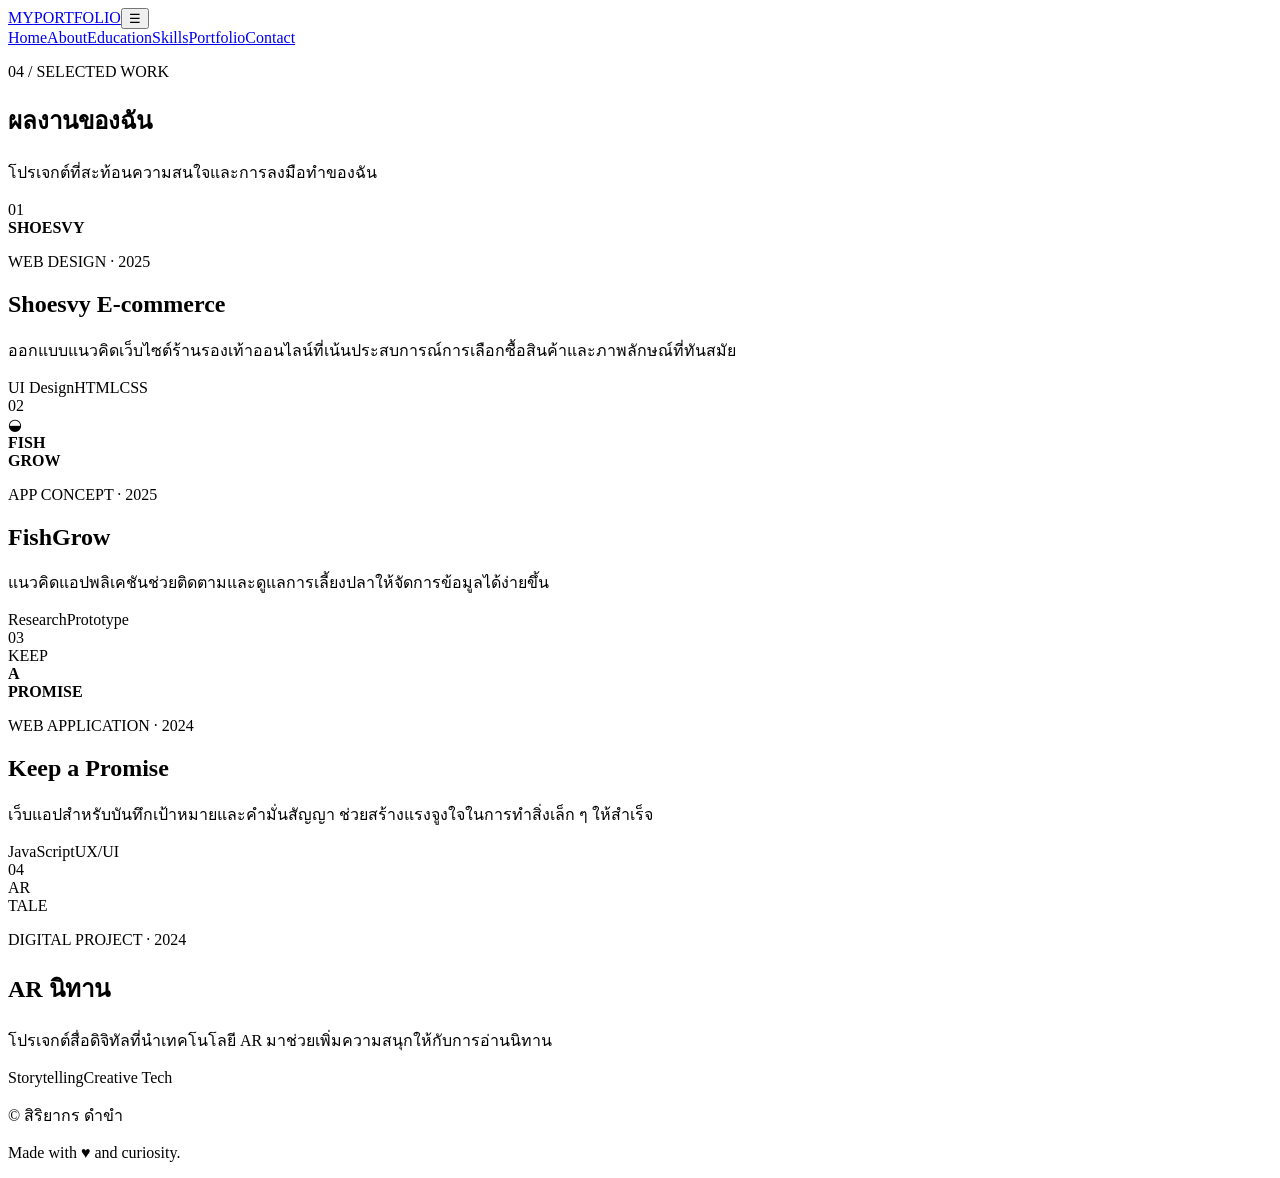
==== portfolio.html @ 48eb5558 "Add files via upload" ====
<!doctype html>
<html lang="th">
<head><meta charset="utf-8"><meta name="viewport" content="width=device-width, initial-scale=1"><meta name="description" content="ผลงานและโปรเจกต์ส่วนตัว"><title>ผลงาน | My Personal Portfolio</title><link rel="stylesheet" href="css/style.css"></head>
<body data-page="portfolio">
  <header class="site-header"><div class="container nav-wrap"><a class="brand" href="index.html">MY<span>PORTFOLIO</span></a><button class="menu-toggle" type="button" aria-expanded="false" aria-controls="site-nav" aria-label="เปิดเมนู">☰</button><nav id="site-nav" class="site-nav" aria-label="เมนูหลัก"><a data-nav="home" href="index.html">Home</a><a data-nav="about" href="about.html">About</a><a data-nav="education" href="education.html">Education</a><a data-nav="skills" href="skills.html">Skills</a><a data-nav="portfolio" href="portfolio.html">Portfolio</a><a data-nav="contact" href="contact.html">Contact</a></nav></div></header>
  <main><section class="page-hero"><div class="container"><p class="eyebrow">04 / SELECTED WORK</p><h1>ผลงาน<span>ของฉัน</span></h1><p class="page-intro">โปรเจกต์ที่สะท้อนความสนใจและการลงมือทำของฉัน</p></div></section>
    <section class="section"><div class="container project-grid">
      <article class="project-card project-featured card-hover reveal"><div class="project-visual visual-pink"><span>01</span><div class="mock-window"><div></div><div></div><div></div><strong>SHOESVY</strong></div></div><div class="project-body"><p class="eyebrow">WEB DESIGN · 2025</p><h2>Shoesvy E-commerce</h2><p>ออกแบบแนวคิดเว็บไซต์ร้านรองเท้าออนไลน์ที่เน้นประสบการณ์การเลือกซื้อสินค้าและภาพลักษณ์ที่ทันสมัย</p><div class="tag-list"><span>UI Design</span><span>HTML</span><span>CSS</span></div></div></article>
      <article class="project-card card-hover reveal reveal-delay"><div class="project-visual visual-dark"><span>02</span><div class="fish-shape">◒</div><strong>FISH<br>GROW</strong></div><div class="project-body"><p class="eyebrow">APP CONCEPT · 2025</p><h2>FishGrow</h2><p>แนวคิดแอปพลิเคชันช่วยติดตามและดูแลการเลี้ยงปลาให้จัดการข้อมูลได้ง่ายขึ้น</p><div class="tag-list"><span>Research</span><span>Prototype</span></div></div></article>
      <article class="project-card card-hover reveal"><div class="project-visual visual-light"><span>03</span><div class="promise-lines">KEEP<br><b>A<br>PROMISE</b></div></div><div class="project-body"><p class="eyebrow">WEB APPLICATION · 2024</p><h2>Keep a Promise</h2><p>เว็บแอปสำหรับบันทึกเป้าหมายและคำมั่นสัญญา ช่วยสร้างแรงจูงใจในการทำสิ่งเล็ก ๆ ให้สำเร็จ</p><div class="tag-list"><span>JavaScript</span><span>UX/UI</span></div></div></article>
      <article class="project-card card-hover reveal reveal-delay"><div class="project-visual visual-outline"><span>04</span><div class="ar-text">AR<br>TALE</div></div><div class="project-body"><p class="eyebrow">DIGITAL PROJECT · 2024</p><h2>AR นิทาน</h2><p>โปรเจกต์สื่อดิจิทัลที่นำเทคโนโลยี AR มาช่วยเพิ่มความสนุกให้กับการอ่านนิทาน</p><div class="tag-list"><span>Storytelling</span><span>Creative Tech</span></div></div></article>
    </div></section>
  </main><footer class="site-footer"><div class="container footer-inner"><p>© <span data-year></span> สิริยากร ดำขำ</p><p>Made with <span class="pink">♥</span> and curiosity.</p></div></footer><script src="js/script.js"></script>
</body></html>
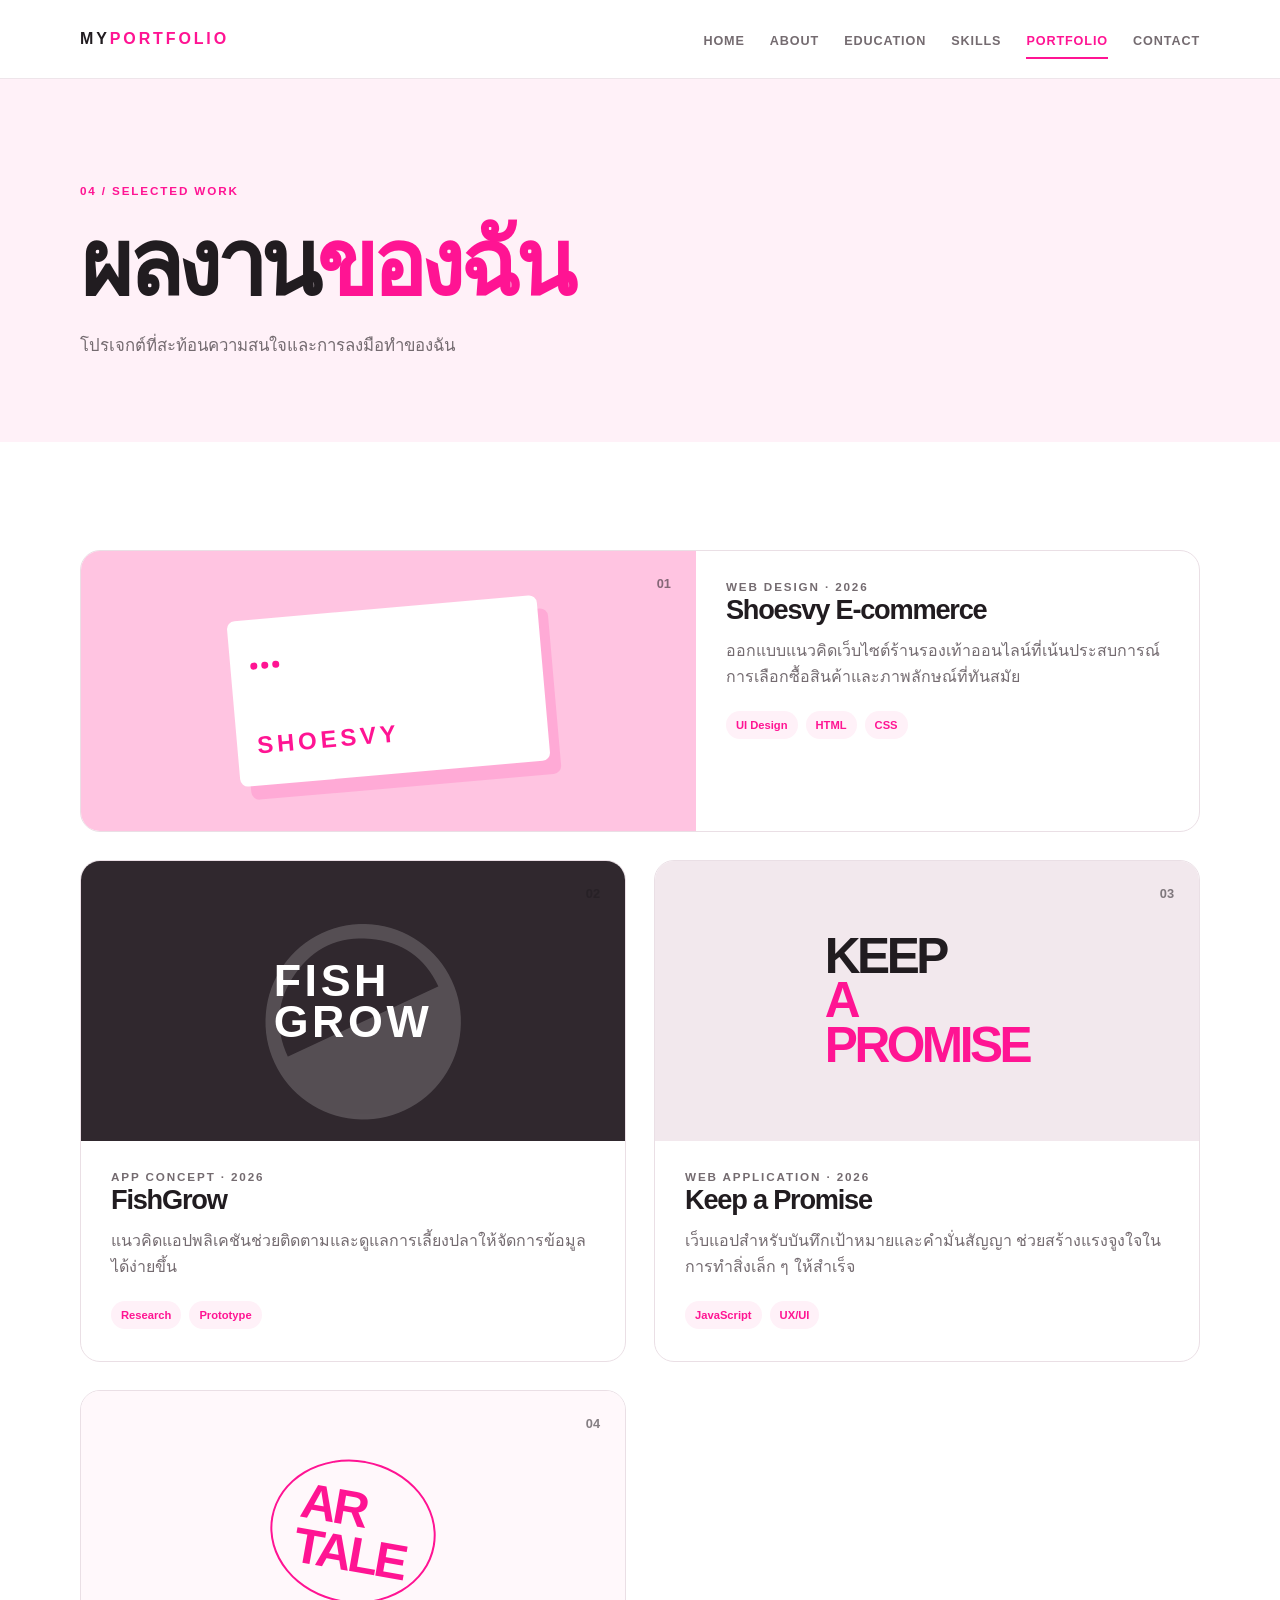
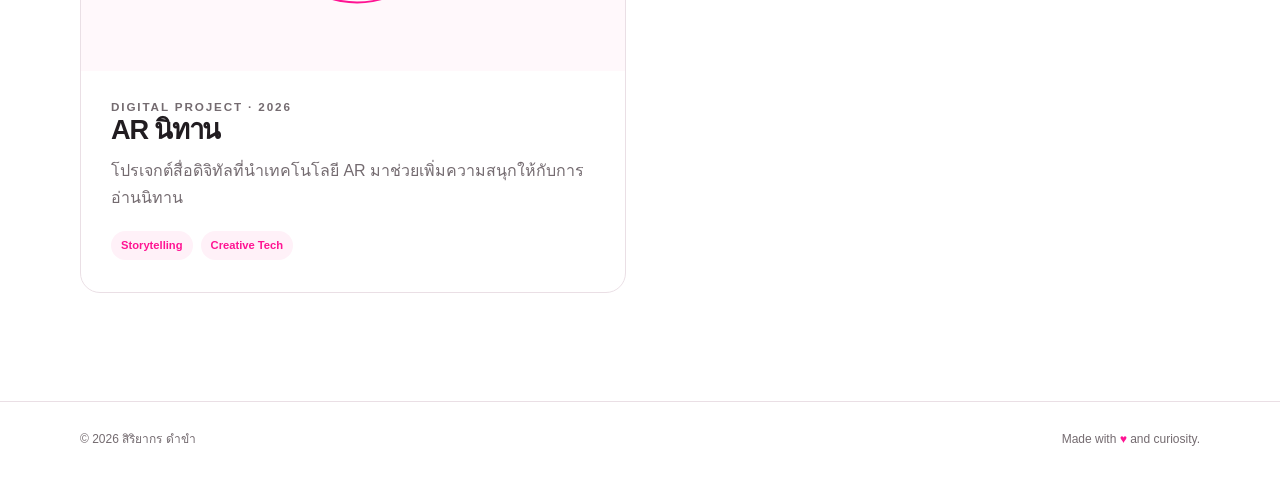
==== commit 08640705: "Update portfolio.html" ====
--- a/portfolio.html
+++ b/portfolio.html
@@ -5,10 +5,10 @@
   <header class="site-header"><div class="container nav-wrap"><a class="brand" href="index.html">MY<span>PORTFOLIO</span></a><button class="menu-toggle" type="button" aria-expanded="false" aria-controls="site-nav" aria-label="เปิดเมนู">☰</button><nav id="site-nav" class="site-nav" aria-label="เมนูหลัก"><a data-nav="home" href="index.html">Home</a><a data-nav="about" href="about.html">About</a><a data-nav="education" href="education.html">Education</a><a data-nav="skills" href="skills.html">Skills</a><a data-nav="portfolio" href="portfolio.html">Portfolio</a><a data-nav="contact" href="contact.html">Contact</a></nav></div></header>
   <main><section class="page-hero"><div class="container"><p class="eyebrow">04 / SELECTED WORK</p><h1>ผลงาน<span>ของฉัน</span></h1><p class="page-intro">โปรเจกต์ที่สะท้อนความสนใจและการลงมือทำของฉัน</p></div></section>
     <section class="section"><div class="container project-grid">
-      <article class="project-card project-featured card-hover reveal"><div class="project-visual visual-pink"><span>01</span><div class="mock-window"><div></div><div></div><div></div><strong>SHOESVY</strong></div></div><div class="project-body"><p class="eyebrow">WEB DESIGN · 2025</p><h2>Shoesvy E-commerce</h2><p>ออกแบบแนวคิดเว็บไซต์ร้านรองเท้าออนไลน์ที่เน้นประสบการณ์การเลือกซื้อสินค้าและภาพลักษณ์ที่ทันสมัย</p><div class="tag-list"><span>UI Design</span><span>HTML</span><span>CSS</span></div></div></article>
-      <article class="project-card card-hover reveal reveal-delay"><div class="project-visual visual-dark"><span>02</span><div class="fish-shape">◒</div><strong>FISH<br>GROW</strong></div><div class="project-body"><p class="eyebrow">APP CONCEPT · 2025</p><h2>FishGrow</h2><p>แนวคิดแอปพลิเคชันช่วยติดตามและดูแลการเลี้ยงปลาให้จัดการข้อมูลได้ง่ายขึ้น</p><div class="tag-list"><span>Research</span><span>Prototype</span></div></div></article>
-      <article class="project-card card-hover reveal"><div class="project-visual visual-light"><span>03</span><div class="promise-lines">KEEP<br><b>A<br>PROMISE</b></div></div><div class="project-body"><p class="eyebrow">WEB APPLICATION · 2024</p><h2>Keep a Promise</h2><p>เว็บแอปสำหรับบันทึกเป้าหมายและคำมั่นสัญญา ช่วยสร้างแรงจูงใจในการทำสิ่งเล็ก ๆ ให้สำเร็จ</p><div class="tag-list"><span>JavaScript</span><span>UX/UI</span></div></div></article>
-      <article class="project-card card-hover reveal reveal-delay"><div class="project-visual visual-outline"><span>04</span><div class="ar-text">AR<br>TALE</div></div><div class="project-body"><p class="eyebrow">DIGITAL PROJECT · 2024</p><h2>AR นิทาน</h2><p>โปรเจกต์สื่อดิจิทัลที่นำเทคโนโลยี AR มาช่วยเพิ่มความสนุกให้กับการอ่านนิทาน</p><div class="tag-list"><span>Storytelling</span><span>Creative Tech</span></div></div></article>
+      <article class="project-card project-featured card-hover reveal"><div class="project-visual visual-pink"><span>01</span><div class="mock-window"><div></div><div></div><div></div><strong>SHOESVY</strong></div></div><div class="project-body"><p class="eyebrow">WEB DESIGN · 2026</p><h2>Shoesvy E-commerce</h2><p>ออกแบบแนวคิดเว็บไซต์ร้านรองเท้าออนไลน์ที่เน้นประสบการณ์การเลือกซื้อสินค้าและภาพลักษณ์ที่ทันสมัย</p><div class="tag-list"><span>UI Design</span><span>HTML</span><span>CSS</span></div></div></article>
+      <article class="project-card card-hover reveal reveal-delay"><div class="project-visual visual-dark"><span>02</span><div class="fish-shape">◒</div><strong>FISH<br>GROW</strong></div><div class="project-body"><p class="eyebrow">APP CONCEPT · 2026</p><h2>FishGrow</h2><p>แนวคิดแอปพลิเคชันช่วยติดตามและดูแลการเลี้ยงปลาให้จัดการข้อมูลได้ง่ายขึ้น</p><div class="tag-list"><span>Research</span><span>Prototype</span></div></div></article>
+      <article class="project-card card-hover reveal"><div class="project-visual visual-light"><span>03</span><div class="promise-lines">KEEP<br><b>A<br>PROMISE</b></div></div><div class="project-body"><p class="eyebrow">WEB APPLICATION · 2026</p><h2>Keep a Promise</h2><p>เว็บแอปสำหรับบันทึกเป้าหมายและคำมั่นสัญญา ช่วยสร้างแรงจูงใจในการทำสิ่งเล็ก ๆ ให้สำเร็จ</p><div class="tag-list"><span>JavaScript</span><span>UX/UI</span></div></div></article>
+      <article class="project-card card-hover reveal reveal-delay"><div class="project-visual visual-outline"><span>04</span><div class="ar-text">AR<br>TALE</div></div><div class="project-body"><p class="eyebrow">DIGITAL PROJECT · 2026</p><h2>AR นิทาน</h2><p>โปรเจกต์สื่อดิจิทัลที่นำเทคโนโลยี AR มาช่วยเพิ่มความสนุกให้กับการอ่านนิทาน</p><div class="tag-list"><span>Storytelling</span><span>Creative Tech</span></div></div></article>
     </div></section>
   </main><footer class="site-footer"><div class="container footer-inner"><p>© <span data-year></span> สิริยากร ดำขำ</p><p>Made with <span class="pink">♥</span> and curiosity.</p></div></footer><script src="js/script.js"></script>
 </body></html>
--- a/css/style.css
+++ b/css/style.css
@@ -0,0 +1,157 @@
+@import url('https://fonts.googleapis.com/css2?family=DM+Sans:wght@400;500;600;700&family=Noto+Sans+Thai:wght@400;500;600;700&display=swap');
+
+:root { --pink:#FF1493; --pink-soft:#fff1f8; --ink:#211c20; --muted:#746b70; --line:#eadfe5; --white:#fff; --shadow:0 18px 45px rgba(60,21,44,.08); --radius:20px; }
+* { box-sizing:border-box; }
+html { scroll-behavior:smooth; }
+body { margin:0; color:var(--ink); background:var(--white); font-family:'DM Sans','Noto Sans Thai',Arial,sans-serif; line-height:1.65; }
+img { max-width:100%; display:block; }
+a { color:inherit; text-decoration:none; }
+button,input,textarea { font:inherit; }
+.container { width:min(1120px, calc(100% - 48px)); margin:0 auto; }
+.narrow { width:min(820px, calc(100% - 48px)); }
+.section { padding:108px 0; }
+.section-soft { background:var(--pink-soft); }
+.site-header { position:relative; z-index:10; background:rgba(255,255,255,.95); border-bottom:1px solid rgba(234,223,229,.8); }
+.nav-wrap { min-height:78px; display:flex; align-items:center; justify-content:space-between; gap:28px; }
+.brand { font-size:1rem; font-weight:700; letter-spacing:.18em; white-space:nowrap; }
+.brand span { color:var(--pink); }
+.site-nav { display:flex; align-items:center; gap:25px; }
+.site-nav a { position:relative; padding:28px 0 24px; color:var(--muted); font-size:.79rem; font-weight:600; text-transform:uppercase; letter-spacing:.07em; }
+.site-nav a::after { position:absolute; content:''; left:0; right:0; bottom:16px; height:2px; background:var(--pink); transform:scaleX(0); transition:transform .25s ease; }
+.site-nav a:hover,.site-nav a.active { color:var(--pink); }
+.site-nav a:hover::after,.site-nav a.active::after { transform:scaleX(1); }
+.menu-toggle { display:none; border:0; background:transparent; color:var(--ink); font-size:1.7rem; cursor:pointer; }
+.hero { min-height:calc(100vh - 78px); display:flex; align-items:center; padding:80px 0 110px; }
+.hero-grid { display:grid; grid-template-columns:1.1fr .9fr; align-items:center; gap:80px; }
+.eyebrow { margin:0 0 14px; color:var(--pink); font-size:.73rem; font-weight:700; letter-spacing:.16em; line-height:1.3; text-transform:uppercase; }
+h1,h2,h3,p { margin-top:0; }
+h1,h2,h3 { line-height:1.18; }
+h1 { margin-bottom:26px; font-size:clamp(3.2rem,7vw,6rem); letter-spacing:-.06em; }
+h1 span,h2 span { color:var(--pink); }
+h2 { margin-bottom:20px; font-size:clamp(2rem,4vw,3.35rem); letter-spacing:-.045em; }
+h3 { margin-bottom:10px; }
+.lead { max-width:570px; margin-bottom:30px; color:var(--muted); font-size:1.05rem; }
+.button-row { display:flex; flex-wrap:wrap; gap:12px; }
+.button { display:inline-flex; align-items:center; justify-content:center; gap:16px; min-height:52px; padding:13px 22px; border:1px solid var(--pink); border-radius:999px; color:var(--white); background:var(--pink); font-size:.9rem; font-weight:700; cursor:pointer; transition:transform .25s ease, box-shadow .25s ease, background .25s ease; }
+.button:hover { transform:translateY(-3px); box-shadow:0 12px 22px rgba(255,20,147,.2); }
+.button-outline { color:var(--pink); background:var(--white); }
+.button-outline:hover { color:var(--white); background:var(--pink); }
+.quick-links { display:flex; gap:24px; margin-top:34px; color:var(--muted); font-size:.82rem; font-weight:600; }
+.quick-links a { border-bottom:1px solid transparent; transition:color .2s,border .2s; }
+.quick-links a:hover { color:var(--pink); border-color:var(--pink); }
+.hero-visual { position:relative; width:min(390px,100%); justify-self:end; }
+.portrait-frame { position:relative; overflow:hidden; aspect-ratio:5 / 6; border-radius:220px 220px 18px 18px; background:var(--pink-soft); box-shadow:var(--shadow); }
+.portrait-frame img { width:100%; height:100%; object-fit:cover; }
+.portrait-label { position:absolute; z-index:1; top:23px; left:26px; color:var(--pink); font-size:.68rem; font-weight:700; letter-spacing:.2em; line-height:1.5; }
+.portrait-mark { position:absolute; right:26px; bottom:18px; color:var(--pink); font-size:2.8rem; line-height:1; }
+.floating-note { position:absolute; right:-31px; bottom:55px; display:flex; align-items:center; gap:10px; padding:15px 18px; border-radius:13px; background:var(--white); box-shadow:var(--shadow); font-size:.73rem; font-weight:600; line-height:1.2; }
+.floating-note strong { color:var(--pink); font-size:1.4rem; }
+.section-heading { margin-bottom:44px; }
+.section-heading h2 { margin-bottom:0; }
+.intro-grid { display:grid; grid-template-columns:.9fr 1.1fr; align-items:end; gap:80px; margin-bottom:62px; }
+.intro-text { max-width:440px; color:var(--muted); font-size:1.04rem; }
+.stats-grid { display:grid; grid-template-columns:repeat(3,1fr); gap:14px; }
+.stat-card { padding:25px 20px; border-left:2px solid var(--pink); background:var(--white); }
+.stat-card strong { display:block; margin-bottom:4px; color:var(--pink); font-size:2.1rem; letter-spacing:-.05em; }
+.stat-card span { color:var(--muted); font-size:.75rem; text-transform:uppercase; letter-spacing:.12em; }
+.card-grid { display:grid; gap:22px; }
+.three-cols { grid-template-columns:repeat(3,1fr); }
+.two-cols { grid-template-columns:repeat(2,1fr); }
+.feature-card,.skill-card,.timeline-card,.project-card { display:block; border:1px solid var(--line); border-radius:var(--radius); background:var(--white); }
+.feature-card { min-height:245px; padding:29px; }
+.card-hover { transition:transform .28s ease, box-shadow .28s ease, border-color .28s ease; }
+.card-hover:hover { border-color:rgba(255,20,147,.35); transform:translateY(-7px); box-shadow:var(--shadow); }
+.card-icon { display:inline-grid; place-items:center; width:45px; height:45px; margin-bottom:28px; border-radius:50%; color:var(--pink); background:var(--pink-soft); font-size:1.2rem; font-weight:700; }
+.feature-card p,.skill-card p,.project-body p,.activity-item p { color:var(--muted); }
+.card-arrow { display:block; margin-top:27px; color:var(--pink); font-size:.8rem; font-weight:700; }
+.page-hero { padding:104px 0 82px; background:var(--pink-soft); }
+.page-hero h1 { margin-bottom:14px; font-size:clamp(3rem,7vw,5.6rem); }
+.page-intro { max-width:540px; margin-bottom:0; color:var(--muted); font-size:1.05rem; }
+.about-grid { display:grid; grid-template-columns:.7fr 1.3fr; align-items:center; gap:88px; }
+.about-photo { max-width:340px; }
+.portrait-small { border-radius:180px 180px 18px 18px; }
+.about-content > p:not(.eyebrow) { max-width:650px; color:var(--muted); }
+.info-list { display:grid; grid-template-columns:repeat(2,1fr); gap:18px 30px; margin-top:35px; }
+.info-list div { padding-top:14px; border-top:1px solid var(--line); }
+.info-list span,.contact-list small { display:block; margin-bottom:3px; color:var(--muted); font-size:.7rem; letter-spacing:.08em; text-transform:uppercase; }
+.info-list strong { font-size:.9rem; }
+.two-col { display:grid; grid-template-columns:.8fr 1.2fr; align-items:center; gap:90px; }
+.quote-card { position:relative; padding:35px 38px 35px 78px; border-radius:var(--radius); background:var(--white); box-shadow:var(--shadow); }
+.quote-card p { margin:0; font-size:1.3rem; font-weight:600; }
+.quote-mark { position:absolute; top:20px; left:30px; color:var(--pink); font-size:5rem; line-height:1; }
+.timeline { position:relative; }
+.timeline::before { position:absolute; top:20px; bottom:20px; left:19px; width:1px; background:var(--line); content:''; }
+.timeline-item { position:relative; display:grid; grid-template-columns:70px 1fr; gap:23px; margin-bottom:50px; }
+.timeline-item:last-child { margin-bottom:0; }
+.timeline-dot { position:relative; z-index:1; display:grid; place-items:center; width:40px; height:40px; border:1px solid var(--pink); border-radius:50%; color:var(--pink); background:var(--white); font-size:.75rem; font-weight:700; }
+.timeline-date { grid-column:2; margin-bottom:10px; color:var(--pink); font-size:.72rem; font-weight:700; letter-spacing:.12em; text-transform:uppercase; }
+.timeline-card { grid-column:2; padding:30px; }
+.timeline-card h2 { margin-bottom:4px; font-size:1.7rem; }
+.muted { color:var(--muted); }
+.tag-list { display:flex; flex-wrap:wrap; gap:8px; margin-top:20px; }
+.tag-list span { padding:5px 10px; border-radius:999px; color:var(--pink); background:var(--pink-soft); font-size:.7rem; font-weight:600; }
+.large-copy { max-width:530px; color:var(--muted); font-size:1.2rem; }
+.skill-card { padding:30px; }
+.skill-heading { display:flex; align-items:center; gap:16px; margin-bottom:21px; }
+.skill-heading .card-icon { flex:none; margin:0; }
+.skill-heading .eyebrow { margin-bottom:3px; }
+.skill-heading h2 { margin:0; font-size:1.7rem; }
+.skill-bars { margin-top:28px; }
+.skill-row { position:relative; display:grid; grid-template-columns:1fr auto; gap:5px; margin-bottom:18px; font-size:.78rem; font-weight:600; }
+.skill-row b { color:var(--pink); font-weight:600; }
+.skill-row i { grid-column:1/-1; height:5px; border-radius:99px; background:var(--pink-soft); }
+.skill-row em { display:block; height:100%; border-radius:99px; background:var(--pink); }
+.tag-list-large { gap:12px; }
+.tag-list-large span { padding:10px 14px; border:1px solid var(--line); color:var(--ink); background:var(--white); }
+.language-list { margin-top:26px; }
+.language-list div { display:flex; justify-content:space-between; padding:13px 0; border-bottom:1px solid var(--line); font-size:.86rem; }
+.language-list b { color:var(--pink); font-weight:500; }
+.project-grid { display:grid; grid-template-columns:repeat(2,1fr); gap:28px; }
+.project-card { overflow:hidden; }
+.project-featured { grid-column:span 2; display:grid; grid-template-columns:1.1fr .9fr; }
+.project-visual { position:relative; min-height:280px; overflow:hidden; padding:25px; }
+.project-visual > span { position:absolute; top:22px; right:25px; color:rgba(33,28,32,.55); font-size:.8rem; font-weight:700; }
+.visual-pink { display:grid; place-items:center; background:#ffc4e1; }
+.visual-dark { display:grid; place-items:center; color:var(--white); background:#30282e; }
+.visual-light { display:grid; place-items:center; background:#f2e8ed; }
+.visual-outline { display:grid; place-items:center; color:var(--pink); background:#fff8fb; }
+.mock-window { width:55%; padding:32px 20px 20px; border-radius:8px; background:var(--white); box-shadow:10px 14px 0 rgba(255,20,147,.14); transform:rotate(-5deg); }
+.mock-window div { display:inline-block; width:7px; height:7px; margin-right:4px; border-radius:50%; background:var(--pink); }
+.mock-window strong { display:block; margin-top:48px; color:var(--pink); font-size:1.5rem; letter-spacing:.16em; }
+.fish-shape { position:absolute; font-size:16rem; line-height:1; opacity:.18; transform:rotate(-25deg); }
+.visual-dark strong { position:relative; z-index:1; font-size:2.8rem; line-height:.9; letter-spacing:.08em; }
+.promise-lines,.ar-text { font-size:3.1rem; font-weight:700; line-height:.9; letter-spacing:-.07em; }
+.promise-lines b { color:var(--pink); }
+.ar-text { padding:25px; border:2px solid var(--pink); border-radius:50%; transform:rotate(10deg); }
+.project-body { padding:28px 30px 32px; }
+.project-body h2 { margin-bottom:12px; font-size:1.7rem; }
+.project-body p { margin-bottom:0; }
+.activity-list { max-width:850px; }
+.activity-item { display:grid; grid-template-columns:92px 1fr; gap:35px; padding:35px 0; border-bottom:1px solid var(--line); }
+.activity-item:first-child { padding-top:0; }
+.activity-item:last-child { border-bottom:0; }
+.activity-number { color:var(--pink); font-size:2.7rem; font-weight:700; letter-spacing:-.08em; }
+.activity-item h2 { margin-bottom:12px; font-size:1.9rem; }
+.contact-grid { display:grid; grid-template-columns:.8fr 1.2fr; gap:100px; align-items:start; }
+.contact-info > p:not(.eyebrow) { max-width:390px; color:var(--muted); }
+.contact-list { margin-top:40px; }
+.contact-list a { display:flex; align-items:center; gap:15px; padding:17px 0; border-bottom:1px solid var(--line); transition:color .2s; }
+.contact-list a:hover { color:var(--pink); }
+.contact-icon { display:grid; place-items:center; width:35px; height:35px; border-radius:50%; color:var(--pink); background:var(--pink-soft); font-size:.85rem; font-weight:700; }
+.contact-form { padding:34px; border-radius:var(--radius); background:var(--pink-soft); }
+.form-row { display:grid; grid-template-columns:1fr 1fr; gap:18px; }
+.contact-form label { display:block; margin-bottom:18px; font-size:.8rem; font-weight:600; }
+.contact-form input,.contact-form textarea { display:block; width:100%; margin-top:7px; padding:13px 15px; border:1px solid transparent; border-radius:10px; outline:0; color:var(--ink); background:var(--white); resize:vertical; transition:border .2s,box-shadow .2s; }
+.contact-form input:focus,.contact-form textarea:focus { border-color:var(--pink); box-shadow:0 0 0 3px rgba(255,20,147,.1); }
+.form-note { margin:15px 0 0; color:var(--muted); font-size:.72rem; }
+.site-footer { padding:28px 0; border-top:1px solid var(--line); }
+.footer-inner { display:flex; align-items:center; justify-content:space-between; gap:20px; color:var(--muted); font-size:.75rem; }
+.footer-inner p { margin:0; }
+.pink { color:var(--pink); }
+.reveal { animation:fade-up .7s both; }
+.reveal-delay { animation-delay:.12s; }
+.reveal-delay-2 { animation-delay:.24s; }
+@keyframes fade-up { from { opacity:0; transform:translateY(16px); } to { opacity:1; transform:translateY(0); } }
+@media (max-width:850px) { .hero-grid,.about-grid,.contact-grid { grid-template-columns:1fr; gap:55px; } .hero { min-height:auto; padding:76px 0 92px; } .hero-visual { justify-self:center; } .intro-grid,.two-col { grid-template-columns:1fr; gap:28px; } .contact-grid { gap:45px; } .about-photo { margin:0 auto; } .site-nav { gap:14px; } .site-nav a { font-size:.7rem; } .three-cols { grid-template-columns:1fr; } }
+@media (max-width:650px) { .container,.narrow { width:min(100% - 34px, 1120px); } .section { padding:75px 0; } .nav-wrap { min-height:68px; } .menu-toggle { display:block; } .site-nav { position:absolute; top:68px; left:0; right:0; display:none; flex-direction:column; align-items:stretch; gap:0; padding:10px 17px 16px; border-bottom:1px solid var(--line); background:var(--white); box-shadow:0 12px 25px rgba(60,21,44,.07); } .site-nav.open { display:flex; } .site-nav a { padding:12px 0; } .site-nav a::after { bottom:4px; transform-origin:left; } h1 { font-size:3.2rem; } .page-hero { padding:75px 0 60px; } .stats-grid { gap:8px; } .stat-card { padding:18px 12px; } .stat-card strong { font-size:1.6rem; } .project-grid,.project-featured,.two-cols { grid-template-columns:1fr; } .project-featured { grid-column:auto; } .project-visual { min-height:220px; } .activity-item { grid-template-columns:55px 1fr; gap:17px; } .activity-number { font-size:1.9rem; } .form-row { grid-template-columns:1fr; gap:0; } .contact-form { padding:24px 18px; } .footer-inner { align-items:flex-start; flex-direction:column; gap:5px; } .floating-note { right:-8px; bottom:25px; } }
+@media (prefers-reduced-motion:reduce) { *,*::before,*::after { scroll-behavior:auto!important; animation-duration:.01ms!important; transition-duration:.01ms!important; } }
